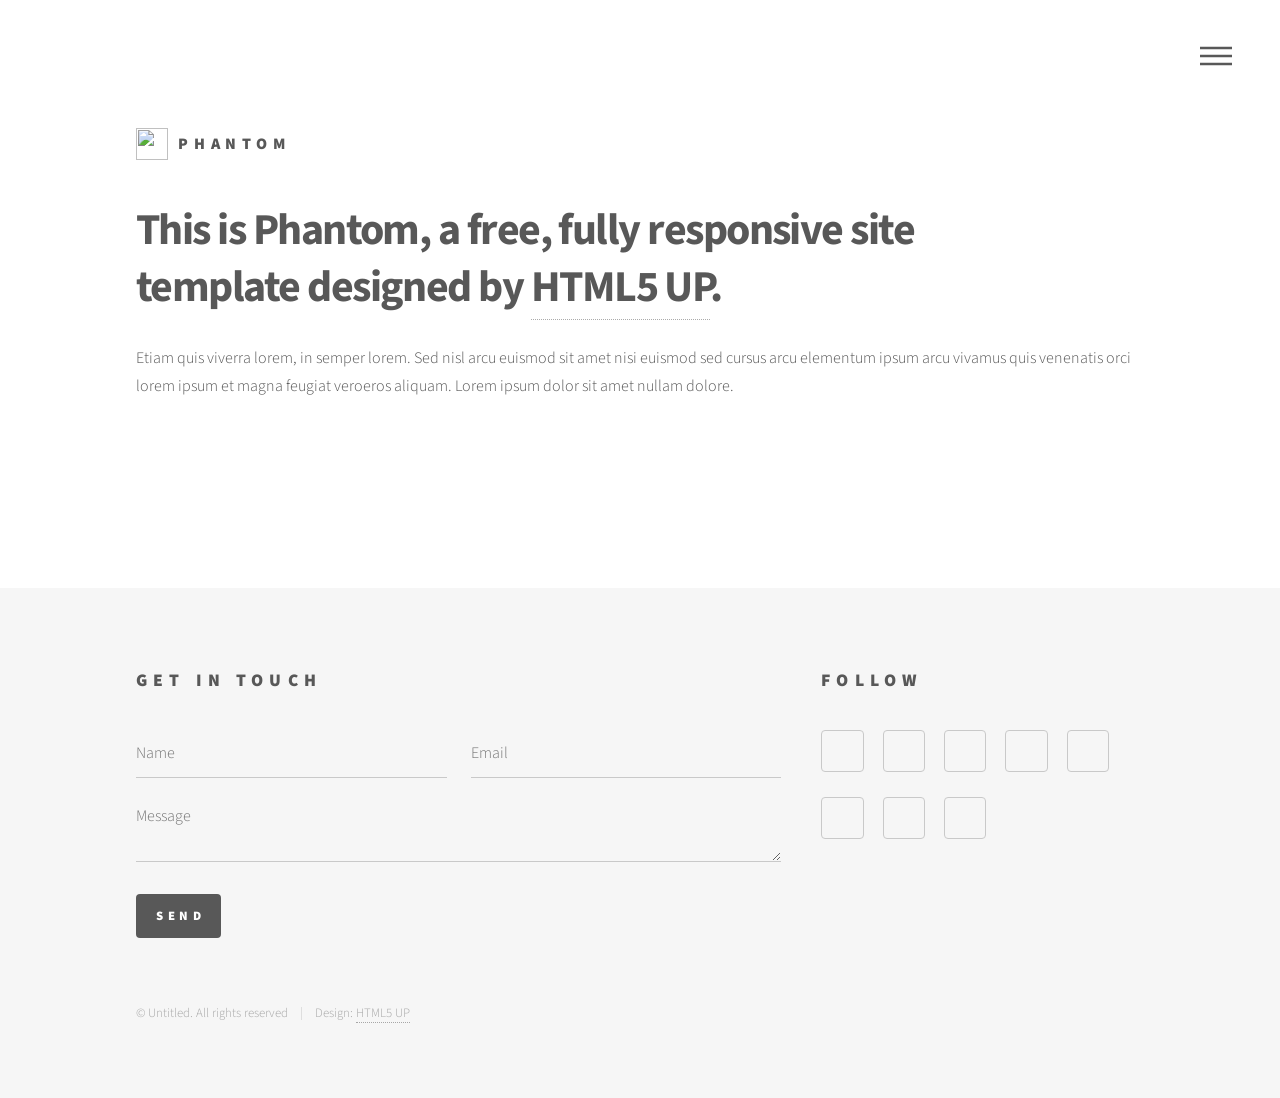
==== frontend/index.html @ 7927cb99 "Add html and css" ====
<!DOCTYPE HTML>
<!--
	Phantom by HTML5 UP
	html5up.net | @ajlkn
	Free for personal and commercial use under the CCA 3.0 license (html5up.net/license)
-->
<html>
	<head>
		<title>Phantom by HTML5 UP</title>
		<meta charset="utf-8" />
		<meta name="viewport" content="width=device-width, initial-scale=1, user-scalable=no" />
		<link rel="stylesheet" href="style.css" />
		<noscript><link rel="stylesheet" href="assets/css/noscript.css" /></noscript>
	</head>
	<body class="is-preload">
		<!-- Wrapper -->
			<div id="wrapper">

				<!-- Header -->
					<header id="header">
						<div class="inner">

							<!-- Logo -->
								<a href="index.html" class="logo">
									<span class="symbol"><img src="images/logo.svg" alt="" /></span><span class="title">Phantom</span>
								</a>

							<!-- Nav -->
								<nav>
									<ul>
										<li><a href="#menu">Menu</a></li>
									</ul>
								</nav>

						</div>
					</header>

				<!-- Menu -->
					<nav id="menu">
						<h2>Menu</h2>
						<ul>
							<li><a href="index.html">Home</a></li>
							<li><a href="generic.html">Ipsum veroeros</a></li>
							<li><a href="generic.html">Tempus etiam</a></li>
							<li><a href="generic.html">Consequat dolor</a></li>
							<li><a href="elements.html">Elements</a></li>
						</ul>
					</nav>

				<!-- Main -->
					<div id="main">
						<div class="inner">
							<header>
								<h1>This is Phantom, a free, fully responsive site<br />
								template designed by <a href="http://html5up.net">HTML5 UP</a>.</h1>
								<p>Etiam quis viverra lorem, in semper lorem. Sed nisl arcu euismod sit amet nisi euismod sed cursus arcu elementum ipsum arcu vivamus quis venenatis orci lorem ipsum et magna feugiat veroeros aliquam. Lorem ipsum dolor sit amet nullam dolore.</p>
							</header>
							<section class="tiles">
								<article class="style1">
									<span class="image">
										<img src="images/pic01.jpg" alt="" />
									</span>
									<a href="generic.html">
										<h2>Magna</h2>
										<div class="content">
											<p>Sed nisl arcu euismod sit amet nisi lorem etiam dolor veroeros et feugiat.</p>
										</div>
									</a>
								</article>
								<article class="style2">
									<span class="image">
										<img src="images/pic02.jpg" alt="" />
									</span>
									<a href="generic.html">
										<h2>Lorem</h2>
										<div class="content">
											<p>Sed nisl arcu euismod sit amet nisi lorem etiam dolor veroeros et feugiat.</p>
										</div>
									</a>
								</article>
								<article class="style3">
									<span class="image">
										<img src="images/pic03.jpg" alt="" />
									</span>
									<a href="generic.html">
										<h2>Feugiat</h2>
										<div class="content">
											<p>Sed nisl arcu euismod sit amet nisi lorem etiam dolor veroeros et feugiat.</p>
										</div>
									</a>
								</article>
								<article class="style4">
									<span class="image">
										<img src="images/pic04.jpg" alt="" />
									</span>
									<a href="generic.html">
										<h2>Tempus</h2>
										<div class="content">
											<p>Sed nisl arcu euismod sit amet nisi lorem etiam dolor veroeros et feugiat.</p>
										</div>
									</a>
								</article>
								<article class="style5">
									<span class="image">
										<img src="images/pic05.jpg" alt="" />
									</span>
									<a href="generic.html">
										<h2>Aliquam</h2>
										<div class="content">
											<p>Sed nisl arcu euismod sit amet nisi lorem etiam dolor veroeros et feugiat.</p>
										</div>
									</a>
								</article>
								<article class="style6">
									<span class="image">
										<img src="images/pic06.jpg" alt="" />
									</span>
									<a href="generic.html">
										<h2>Veroeros</h2>
										<div class="content">
											<p>Sed nisl arcu euismod sit amet nisi lorem etiam dolor veroeros et feugiat.</p>
										</div>
									</a>
								</article>
								<article class="style2">
									<span class="image">
										<img src="images/pic07.jpg" alt="" />
									</span>
									<a href="generic.html">
										<h2>Ipsum</h2>
										<div class="content">
											<p>Sed nisl arcu euismod sit amet nisi lorem etiam dolor veroeros et feugiat.</p>
										</div>
									</a>
								</article>
								<article class="style3">
									<span class="image">
										<img src="images/pic08.jpg" alt="" />
									</span>
									<a href="generic.html">
										<h2>Dolor</h2>
										<div class="content">
											<p>Sed nisl arcu euismod sit amet nisi lorem etiam dolor veroeros et feugiat.</p>
										</div>
									</a>
								</article>
								<article class="style1">
									<span class="image">
										<img src="images/pic09.jpg" alt="" />
									</span>
									<a href="generic.html">
										<h2>Nullam</h2>
										<div class="content">
											<p>Sed nisl arcu euismod sit amet nisi lorem etiam dolor veroeros et feugiat.</p>
										</div>
									</a>
								</article>
								<article class="style5">
									<span class="image">
										<img src="images/pic10.jpg" alt="" />
									</span>
									<a href="generic.html">
										<h2>Ultricies</h2>
										<div class="content">
											<p>Sed nisl arcu euismod sit amet nisi lorem etiam dolor veroeros et feugiat.</p>
										</div>
									</a>
								</article>
								<article class="style6">
									<span class="image">
										<img src="images/pic11.jpg" alt="" />
									</span>
									<a href="generic.html">
										<h2>Dictum</h2>
										<div class="content">
											<p>Sed nisl arcu euismod sit amet nisi lorem etiam dolor veroeros et feugiat.</p>
										</div>
									</a>
								</article>
								<article class="style4">
									<span class="image">
										<img src="images/pic12.jpg" alt="" />
									</span>
									<a href="generic.html">
										<h2>Pretium</h2>
										<div class="content">
											<p>Sed nisl arcu euismod sit amet nisi lorem etiam dolor veroeros et feugiat.</p>
										</div>
									</a>
								</article>
							</section>
						</div>
					</div>

				<!-- Footer -->
					<footer id="footer">
						<div class="inner">
							<section>
								<h2>Get in touch</h2>
								<form method="post" action="#">
									<div class="fields">
										<div class="field half">
											<input type="text" name="name" id="name" placeholder="Name" />
										</div>
										<div class="field half">
											<input type="email" name="email" id="email" placeholder="Email" />
										</div>
										<div class="field">
											<textarea name="message" id="message" placeholder="Message"></textarea>
										</div>
									</div>
									<ul class="actions">
										<li><input type="submit" value="Send" class="primary" /></li>
									</ul>
								</form>
							</section>
							<section>
								<h2>Follow</h2>
								<ul class="icons">
									<li><a href="#" class="icon brands style2 fa-twitter"><span class="label">Twitter</span></a></li>
									<li><a href="#" class="icon brands style2 fa-facebook-f"><span class="label">Facebook</span></a></li>
									<li><a href="#" class="icon brands style2 fa-instagram"><span class="label">Instagram</span></a></li>
									<li><a href="#" class="icon brands style2 fa-dribbble"><span class="label">Dribbble</span></a></li>
									<li><a href="#" class="icon brands style2 fa-github"><span class="label">GitHub</span></a></li>
									<li><a href="#" class="icon brands style2 fa-500px"><span class="label">500px</span></a></li>
									<li><a href="#" class="icon solid style2 fa-phone"><span class="label">Phone</span></a></li>
									<li><a href="#" class="icon solid style2 fa-envelope"><span class="label">Email</span></a></li>
								</ul>
							</section>
							<ul class="copyright">
								<li>&copy; Untitled. All rights reserved</li><li>Design: <a href="http://html5up.net">HTML5 UP</a></li>
							</ul>
						</div>
					</footer>

			</div>

		<!-- Scripts -->
			<script src="assets/js/jquery.min.js"></script>
			<script src="assets/js/browser.min.js"></script>
			<script src="assets/js/breakpoints.min.js"></script>
			<script src="assets/js/util.js"></script>
			<script src="assets/js/main.js"></script>

	</body>
</html>
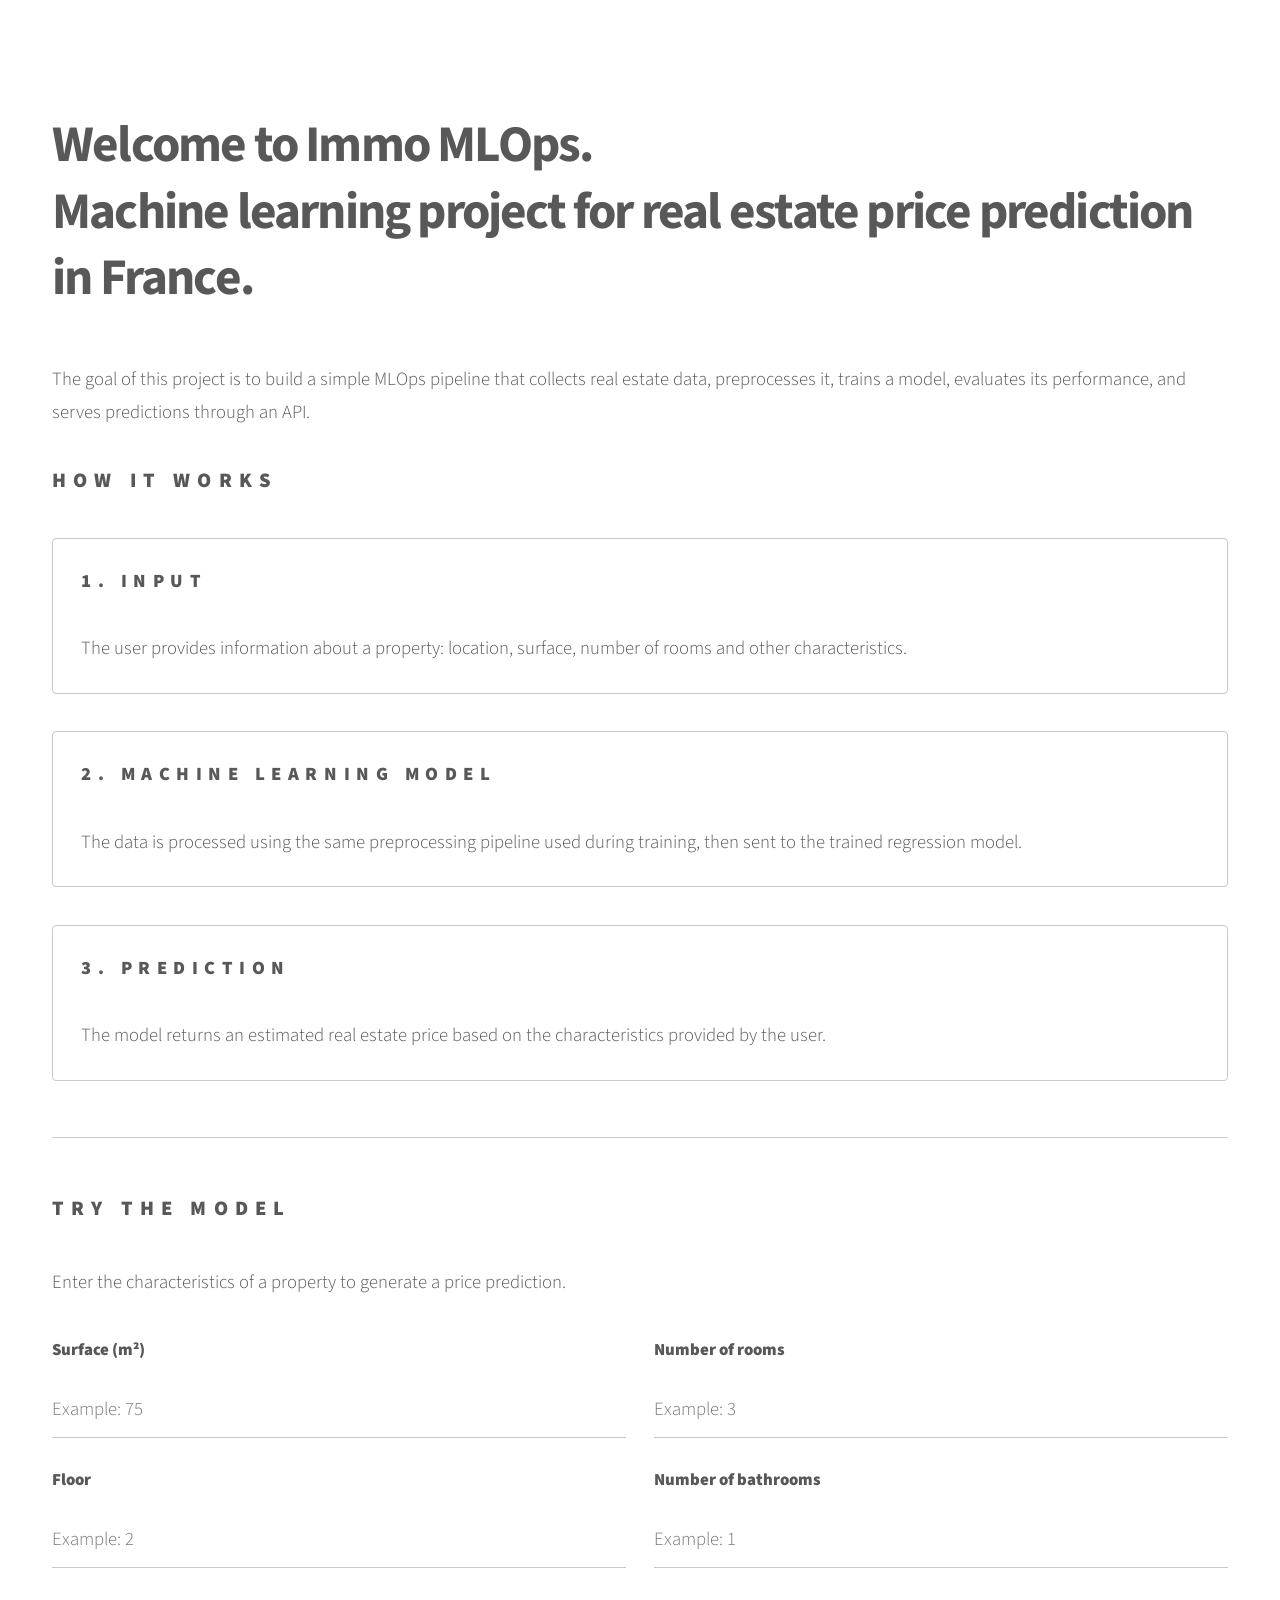
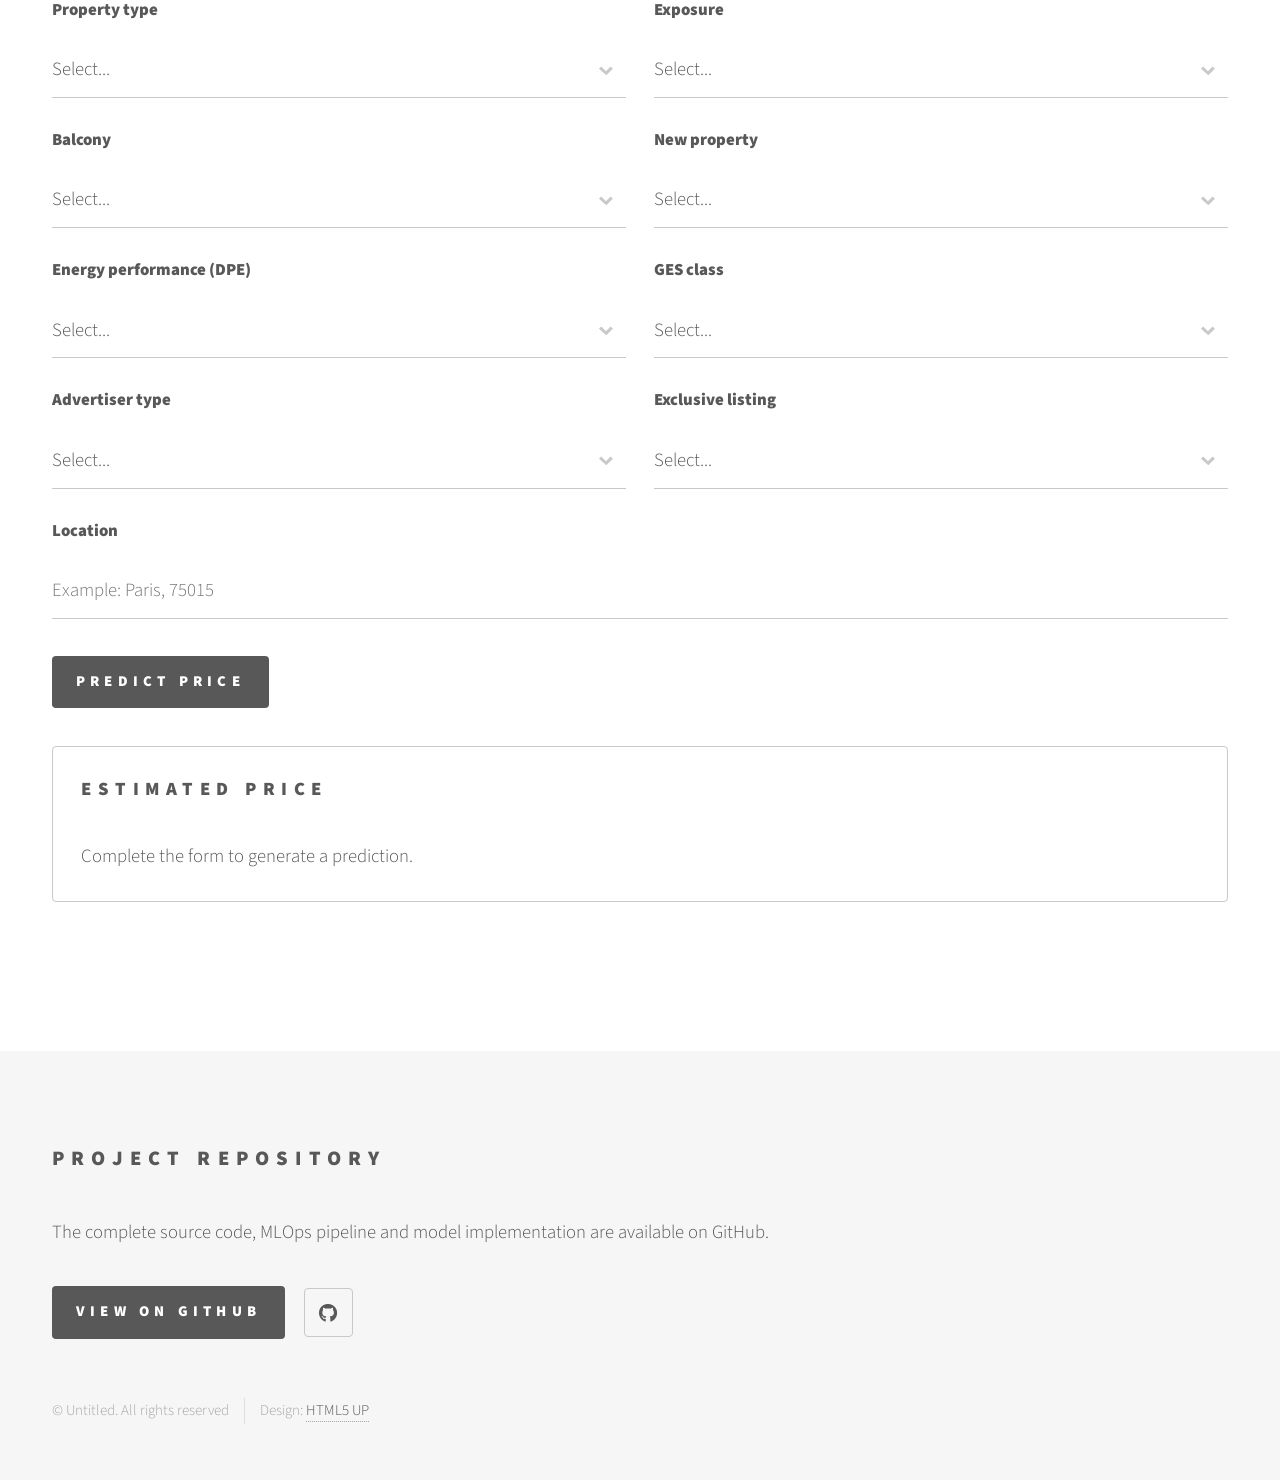
==== commit 388127e1: "Add V1 frontend" ====
--- a/frontend/index.html
+++ b/frontend/index.html
@@ -21,17 +21,18 @@
 						<div class="inner">
 
 							<!-- Logo -->
-								<a href="index.html" class="logo">
+							<!--	<a href="index.html" class="logo">
 									<span class="symbol"><img src="images/logo.svg" alt="" /></span><span class="title">Phantom</span>
 								</a>
-
+							-->
 							<!-- Nav -->
+							 <!--
 								<nav>
 									<ul>
 										<li><a href="#menu">Menu</a></li>
 									</ul>
 								</nav>
-
+							-->
 						</div>
 					</header>
 
@@ -51,182 +52,280 @@
 					<div id="main">
 						<div class="inner">
 							<header>
-								<h1>This is Phantom, a free, fully responsive site<br />
-								template designed by <a href="http://html5up.net">HTML5 UP</a>.</h1>
-								<p>Etiam quis viverra lorem, in semper lorem. Sed nisl arcu euismod sit amet nisi euismod sed cursus arcu elementum ipsum arcu vivamus quis venenatis orci lorem ipsum et magna feugiat veroeros aliquam. Lorem ipsum dolor sit amet nullam dolore.</p>
+								<h1>Welcome to Immo MLOps.<br />
+								Machine learning project for real estate price prediction in France.</h1>
+								<p>The goal of this project is to build a simple MLOps pipeline that collects real estate data, preprocesses it, trains a model, evaluates its performance, and serves predictions through an API.</p>
 							</header>
-							<section class="tiles">
-								<article class="style1">
-									<span class="image">
-										<img src="images/pic01.jpg" alt="" />
-									</span>
-									<a href="generic.html">
-										<h2>Magna</h2>
-										<div class="content">
-											<p>Sed nisl arcu euismod sit amet nisi lorem etiam dolor veroeros et feugiat.</p>
-										</div>
-									</a>
-								</article>
-								<article class="style2">
-									<span class="image">
-										<img src="images/pic02.jpg" alt="" />
-									</span>
-									<a href="generic.html">
-										<h2>Lorem</h2>
-										<div class="content">
-											<p>Sed nisl arcu euismod sit amet nisi lorem etiam dolor veroeros et feugiat.</p>
-										</div>
-									</a>
-								</article>
-								<article class="style3">
-									<span class="image">
-										<img src="images/pic03.jpg" alt="" />
-									</span>
-									<a href="generic.html">
-										<h2>Feugiat</h2>
-										<div class="content">
-											<p>Sed nisl arcu euismod sit amet nisi lorem etiam dolor veroeros et feugiat.</p>
-										</div>
-									</a>
-								</article>
-								<article class="style4">
-									<span class="image">
-										<img src="images/pic04.jpg" alt="" />
-									</span>
-									<a href="generic.html">
-										<h2>Tempus</h2>
-										<div class="content">
-											<p>Sed nisl arcu euismod sit amet nisi lorem etiam dolor veroeros et feugiat.</p>
-										</div>
-									</a>
-								</article>
-								<article class="style5">
-									<span class="image">
-										<img src="images/pic05.jpg" alt="" />
-									</span>
-									<a href="generic.html">
-										<h2>Aliquam</h2>
-										<div class="content">
-											<p>Sed nisl arcu euismod sit amet nisi lorem etiam dolor veroeros et feugiat.</p>
-										</div>
-									</a>
-								</article>
-								<article class="style6">
-									<span class="image">
-										<img src="images/pic06.jpg" alt="" />
-									</span>
-									<a href="generic.html">
-										<h2>Veroeros</h2>
-										<div class="content">
-											<p>Sed nisl arcu euismod sit amet nisi lorem etiam dolor veroeros et feugiat.</p>
-										</div>
-									</a>
-								</article>
-								<article class="style2">
-									<span class="image">
-										<img src="images/pic07.jpg" alt="" />
-									</span>
-									<a href="generic.html">
-										<h2>Ipsum</h2>
-										<div class="content">
-											<p>Sed nisl arcu euismod sit amet nisi lorem etiam dolor veroeros et feugiat.</p>
-										</div>
-									</a>
-								</article>
-								<article class="style3">
-									<span class="image">
-										<img src="images/pic08.jpg" alt="" />
-									</span>
-									<a href="generic.html">
-										<h2>Dolor</h2>
-										<div class="content">
-											<p>Sed nisl arcu euismod sit amet nisi lorem etiam dolor veroeros et feugiat.</p>
-										</div>
-									</a>
-								</article>
-								<article class="style1">
-									<span class="image">
-										<img src="images/pic09.jpg" alt="" />
-									</span>
-									<a href="generic.html">
-										<h2>Nullam</h2>
-										<div class="content">
-											<p>Sed nisl arcu euismod sit amet nisi lorem etiam dolor veroeros et feugiat.</p>
-										</div>
-									</a>
-								</article>
-								<article class="style5">
-									<span class="image">
-										<img src="images/pic10.jpg" alt="" />
-									</span>
-									<a href="generic.html">
-										<h2>Ultricies</h2>
-										<div class="content">
-											<p>Sed nisl arcu euismod sit amet nisi lorem etiam dolor veroeros et feugiat.</p>
-										</div>
-									</a>
-								</article>
-								<article class="style6">
-									<span class="image">
-										<img src="images/pic11.jpg" alt="" />
-									</span>
-									<a href="generic.html">
-										<h2>Dictum</h2>
-										<div class="content">
-											<p>Sed nisl arcu euismod sit amet nisi lorem etiam dolor veroeros et feugiat.</p>
-										</div>
-									</a>
-								</article>
-								<article class="style4">
-									<span class="image">
-										<img src="images/pic12.jpg" alt="" />
-									</span>
-									<a href="generic.html">
-										<h2>Pretium</h2>
-										<div class="content">
-											<p>Sed nisl arcu euismod sit amet nisi lorem etiam dolor veroeros et feugiat.</p>
-										</div>
-									</a>
-								</article>
+
+														<!-- Présentation du fonctionnement -->
+							<section id="how-it-works">
+							    <h2>How it works</h2>
+							
+							    <div class="box">
+							        <h3>1. Input</h3>
+							        <p>
+							            The user provides information about a property:
+							            location, surface, number of rooms and other characteristics.
+							        </p>
+							    </div>
+							
+							    <div class="box">
+							        <h3>2. Machine Learning model</h3>
+							        <p>
+							            The data is processed using the same preprocessing pipeline
+							            used during training, then sent to the trained regression model.
+							        </p>
+							    </div>
+							
+							    <div class="box">
+							        <h3>3. Prediction</h3>
+							        <p>
+							            The model returns an estimated real estate price based on
+							            the characteristics provided by the user.
+							        </p>
+							    </div>
 							</section>
+							
+							<hr class="major" />
+							
+
+						<section id="prediction">
+						    <h2>Try the model</h2>
+						
+						    <p>
+						        Enter the characteristics of a property to generate a price prediction.
+						    </p>
+						
+						    <form id="prediction-form">
+							
+						        <div class="fields">
+								
+						            <!-- Property characteristics -->
+								
+						            <div class="field half">
+						                <label for="surface">Surface (m²)</label>
+						                <input
+						                    type="number"
+						                    name="surface"
+						                    id="surface"
+						                    placeholder="Example: 75"
+						                    min="1"
+						                    required
+						                />
+						            </div>
+								
+						            <div class="field half">
+						                <label for="nb_pieces">Number of rooms</label>
+						                <input
+						                    type="number"
+						                    name="nb_pieces"
+						                    id="nb_pieces"
+						                    placeholder="Example: 3"
+						                    min="1"
+						                    required
+						                />
+						            </div>
+								
+						            <div class="field half">
+						                <label for="etage">Floor</label>
+						                <input
+						                    type="number"
+						                    name="etage"
+						                    id="etage"
+						                    placeholder="Example: 2"
+						                />
+						            </div>
+								
+						            <div class="field half">
+						                <label for="bain">Number of bathrooms</label>
+						                <input
+						                    type="number"
+						                    name="bain"
+						                    id="bain"
+						                    placeholder="Example: 1"
+						                    min="0"
+						                />
+						            </div>
+								
+						            <div class="field half">
+						                <label for="typedebien">Property type</label>
+									
+						                <select name="typedebien" id="typedebien" required>
+						                    <option value="">Select...</option>
+						                    <option value="Appartement">Apartment</option>
+						                    <option value="Maison">House</option>
+						                </select>
+						            </div>
+								
+						            <div class="field half">
+						                <label for="exposition">Exposure</label>
+									
+						                <select name="exposition" id="exposition">
+						                    <option value="">Select...</option>
+						                    <option value="Nord">North</option>
+						                    <option value="Sud">South</option>
+						                    <option value="Est">East</option>
+						                    <option value="Ouest">West</option>
+						                </select>
+						            </div>
+								
+						            <!-- Equipment and energy -->
+								
+						            <div class="field half">
+						                <label for="balcon">Balcony</label>
+									
+						                <select name="balcon" id="balcon">
+						                    <option value="">Select...</option>
+						                    <option value="1">Yes</option>
+						                    <option value="0">No</option>
+						                </select>
+						            </div>
+								
+						            <div class="field half">
+						                <label for="logement_neuf">New property</label>
+									
+						                <select name="logement_neuf" id="logement_neuf">
+						                    <option value="">Select...</option>
+						                    <option value="1">Yes</option>
+						                    <option value="0">No</option>
+						                </select>
+						            </div>
+								
+						            <div class="field half">
+						                <label for="dpeL">Energy performance (DPE)</label>
+									
+						                <select name="dpeL" id="dpeL">
+						                    <option value="">Select...</option>
+						                    <option value="A">A</option>
+						                    <option value="B">B</option>
+						                    <option value="C">C</option>
+						                    <option value="D">D</option>
+						                    <option value="E">E</option>
+						                    <option value="F">F</option>
+						                    <option value="G">G</option>
+						                </select>
+						            </div>
+								
+						            <div class="field half">
+						                <label for="ges_class">GES class</label>
+									
+						                <select name="ges_class" id="ges_class">
+						                    <option value="">Select...</option>
+						                    <option value="A">A</option>
+						                    <option value="B">B</option>
+						                    <option value="C">C</option>
+						                    <option value="D">D</option>
+						                    <option value="E">E</option>
+						                    <option value="F">F</option>
+						                    <option value="G">G</option>
+						                </select>
+						            </div>
+								
+						            <!-- Listing information -->
+								
+						            <div class="field half">
+						                <label for="type_annonceur">Advertiser type</label>
+									
+						                <select name="type_annonceur" id="type_annonceur">
+						                    <option value="">Select...</option>
+						                    <option value="Professionnel">Professional</option>
+						                    <option value="Particulier">Private individual</option>
+						                </select>
+						            </div>
+								
+						            <div class="field half">
+						                <label for="annonce_exclusive">Exclusive listing</label>
+									
+						                <select name="annonce_exclusive" id="annonce_exclusive">
+						                    <option value="">Select...</option>
+						                    <option value="1">Yes</option>
+						                    <option value="0">No</option>
+						                </select>
+						            </div>
+								
+						            <!-- Location -->
+								
+						            <div class="field">
+						                <label for="location">Location</label>
+						                <input
+						                    type="text"
+						                    name="location"
+						                    id="location"
+						                    placeholder="Example: Paris, 75015"
+						                    required
+						                />
+						            </div>
+								
+						        </div>
+							
+						        <ul class="actions">
+						            <li>
+						                <button type="submit" class="primary">
+						                    Predict price
+						                </button>
+						            </li>
+						        </ul>
+							
+						    </form>
+						
+						    <div id="prediction-result" class="box">
+						        <h3>Estimated price</h3>
+							
+						        <p id="predicted-price">
+						            Complete the form to generate a prediction.
+						        </p>
+						    </div>
+						
+						</section>
+						
+							
+
 						</div>
 					</div>
 
 				<!-- Footer -->
 					<footer id="footer">
 						<div class="inner">
+							
 							<section>
-								<h2>Get in touch</h2>
-								<form method="post" action="#">
-									<div class="fields">
-										<div class="field half">
-											<input type="text" name="name" id="name" placeholder="Name" />
-										</div>
-										<div class="field half">
-											<input type="email" name="email" id="email" placeholder="Email" />
-										</div>
-										<div class="field">
-											<textarea name="message" id="message" placeholder="Message"></textarea>
-										</div>
-									</div>
-									<ul class="actions">
-										<li><input type="submit" value="Send" class="primary" /></li>
-									</ul>
-								</form>
+					    		<h2>Project repository</h2>
+					
+					    			<p>
+					        			The complete source code, MLOps pipeline and model implementation
+					        			are available on GitHub.
+					    			</p>
+					
+					    				<ul class="actions">
+										    <li>
+										        <a
+										            href="https://github.com/EstebanHuriot/Immo_MLOps"
+										            class="button primary"
+										            target="_blank"
+										            rel="noopener noreferrer"
+										        >
+										            View on GitHub
+										        </a>
+										    </li>
+										
+										    <li>
+										        <a
+										            href="https://github.com/EstebanHuriot/Immo_MLOps"
+										            class="icon brands style2 fa-github"
+										            target="_blank"
+										            rel="noopener noreferrer"
+										        >
+										            <span class="label">GitHub</span>
+										        </a>
+										    </li>
+										</ul>
+
 							</section>
-							<section>
-								<h2>Follow</h2>
-								<ul class="icons">
-									<li><a href="#" class="icon brands style2 fa-twitter"><span class="label">Twitter</span></a></li>
-									<li><a href="#" class="icon brands style2 fa-facebook-f"><span class="label">Facebook</span></a></li>
-									<li><a href="#" class="icon brands style2 fa-instagram"><span class="label">Instagram</span></a></li>
-									<li><a href="#" class="icon brands style2 fa-dribbble"><span class="label">Dribbble</span></a></li>
-									<li><a href="#" class="icon brands style2 fa-github"><span class="label">GitHub</span></a></li>
-									<li><a href="#" class="icon brands style2 fa-500px"><span class="label">500px</span></a></li>
-									<li><a href="#" class="icon solid style2 fa-phone"><span class="label">Phone</span></a></li>
-									<li><a href="#" class="icon solid style2 fa-envelope"><span class="label">Email</span></a></li>
-								</ul>
-							</section>
+
+
+
+
+
+
 							<ul class="copyright">
 								<li>&copy; Untitled. All rights reserved</li><li>Design: <a href="http://html5up.net">HTML5 UP</a></li>
 							</ul>
--- a/frontend/style.css
+++ b/frontend/style.css
@@ -0,0 +1,350 @@
+@import url("https://fonts.googleapis.com/css?family=Source+Sans+Pro:300,700,900");
+
+/*
+    Adapted from Phantom by HTML5 UP
+    html5up.net | @ajlkn
+    Free for personal and commercial use under the CCA 3.0 license
+*/
+
+/* GitHub icon only */
+@font-face {
+    font-family: "Font Awesome 5 Brands";
+    font-style: normal;
+    font-weight: 400;
+    font-display: block;
+    src: url("webfonts/fa-brands-400.woff2") format("woff2");
+}
+
+/* Base */
+*,
+*::before,
+*::after {
+    box-sizing: border-box;
+}
+
+html,
+body {
+    margin: 0;
+    padding: 0;
+}
+
+body,
+input,
+select,
+button {
+    color: #585858;
+    font-family: "Source Sans Pro", Helvetica, sans-serif;
+    font-size: 14pt;
+    font-weight: 300;
+    line-height: 1.75;
+}
+
+body {
+    background: #fff;
+}
+
+a {
+    color: #585858;
+    text-decoration: none;
+    border-bottom: dotted 1px rgba(88, 88, 88, 0.5);
+    transition: color 0.2s ease, border-color 0.2s ease;
+}
+
+a:hover {
+    color: #f2849e;
+    border-bottom-color: transparent;
+}
+
+p {
+    margin: 0 0 2em;
+}
+
+h1 {
+    margin: 0 0 1em;
+    font-size: 2.75em;
+    font-weight: 700;
+    line-height: 1.3;
+    letter-spacing: -0.035em;
+}
+
+h2,
+h3 {
+    margin: 0 0 2em;
+    font-weight: 900;
+    line-height: 1.5;
+    text-transform: uppercase;
+    letter-spacing: 0.35em;
+}
+
+h2 {
+    font-size: 1.1em;
+}
+
+h3 {
+    font-size: 1em;
+}
+
+hr {
+    margin: 3em 0;
+    border: 0;
+    border-bottom: solid 1px #c9c9c9;
+}
+
+/* The header/menu are unused in the current HTML */
+#header,
+#menu {
+    display: none;
+}
+
+/* Layout */
+#wrapper > * > .inner {
+    width: 100%;
+    max-width: 68em;
+    margin: 0 auto;
+    padding: 0 2.5em;
+}
+
+#main {
+    padding: 6em 0;
+}
+
+/* Boxes */
+.box {
+    margin-bottom: 2em;
+    padding: 1.5em;
+    border: solid 1px #c9c9c9;
+    border-radius: 4px;
+}
+
+.box > :last-child {
+    margin-bottom: 0;
+}
+
+/* Form */
+form {
+    margin: 0 0 2em;
+    overflow-x: hidden;
+}
+
+.fields {
+    display: flex;
+    flex-wrap: wrap;
+    width: calc(100% + 3em);
+    margin: -1.5em 0 2em -1.5em;
+}
+
+.field {
+    width: calc(100% - 1.5em);
+    padding: 1.5em 0 0 1.5em;
+}
+
+.field.half {
+    width: calc(50% - 0.75em);
+}
+
+label {
+    display: block;
+    margin: 0 0 1em;
+    font-size: 0.9em;
+    font-weight: 900;
+}
+
+input[type="text"],
+input[type="number"],
+select {
+    display: block;
+    width: 100%;
+    height: 3em;
+    padding: 0;
+    color: inherit;
+    background: transparent;
+    border: 0;
+    border-bottom: solid 1px #c9c9c9;
+    border-radius: 0;
+    outline: 0;
+    appearance: none;
+}
+
+input[type="text"]:focus,
+input[type="number"]:focus,
+select:focus {
+    border-bottom-color: #f2849e;
+    box-shadow: inset 0 -1px 0 #f2849e;
+}
+
+select {
+    padding-right: 2em;
+    background-image: url("data:image/svg+xml;charset=utf8,%3Csvg xmlns='http://www.w3.org/2000/svg' width='40' height='40' viewBox='0 0 40 40'%3E%3Cpath d='M9.4 12.3 19.8 22.7 30.2 12.3 35.3 17.4 20.7 31.9 4.3 17.3z' fill='%23c9c9c9'/%3E%3C/svg%3E");
+    background-size: 1.1rem;
+    background-repeat: no-repeat;
+    background-position: calc(100% - 0.7rem) center;
+}
+
+select option {
+    background: #fff;
+}
+
+/* Actions / buttons */
+.actions {
+    display: flex;
+    align-items: center;
+    gap: 1em;
+    margin: 0;
+    padding: 0;
+    list-style: none;
+}
+
+.actions li {
+    padding: 0;
+}
+
+button,
+.button {
+    display: inline-block;
+    height: 3.5em;
+    padding: 0 1.6em;
+    color: #585858;
+    background: transparent;
+    border: 0;
+    border-radius: 4px;
+    box-shadow: inset 0 0 0 2px #585858;
+    cursor: pointer;
+    font-size: 0.8em;
+    font-weight: 900;
+    line-height: 3.5em;
+    letter-spacing: 0.35em;
+    text-align: center;
+    text-transform: uppercase;
+    white-space: nowrap;
+    transition: 0.2s ease;
+}
+
+button:hover,
+.button:hover {
+    color: #f2849e;
+    box-shadow: inset 0 0 0 2px #f2849e;
+}
+
+button.primary,
+.button.primary {
+    color: #fff;
+    background: #585858;
+    box-shadow: none;
+}
+
+button.primary:hover,
+.button.primary:hover {
+    color: #fff;
+    background: #f2849e;
+}
+
+/* GitHub icon */
+.icon {
+    position: relative;
+    border-bottom: 0;
+}
+
+.icon.brands::before {
+    font-family: "Font Awesome 5 Brands";
+    font-style: normal;
+    font-weight: 400;
+}
+
+.fa-github::before {
+    content: "\f09b";
+}
+
+.icon.style2 {
+    display: inline-block;
+    width: 2.65em;
+    height: 2.65em;
+    color: inherit;
+    border: solid 1px #c9c9c9;
+    border-radius: 4px;
+    line-height: 2.65em;
+    text-align: center;
+}
+
+.icon.style2:hover {
+    color: #f2849e;
+    border-color: #f2849e;
+}
+
+.icon .label {
+    display: none;
+}
+
+/* Footer */
+#footer {
+    padding: 5em 0 3em;
+    background: #f6f6f6;
+}
+
+#footer .copyright {
+    width: 100%;
+    margin: 4em 0 0;
+    padding: 0;
+    color: rgba(88, 88, 88, 0.5);
+    font-size: 0.8em;
+    list-style: none;
+}
+
+#footer .copyright li {
+    display: inline-block;
+    margin-left: 1em;
+    padding-left: 1em;
+    border-left: solid 1px rgba(88, 88, 88, 0.15);
+}
+
+#footer .copyright li:first-child {
+    margin-left: 0;
+    padding-left: 0;
+    border-left: 0;
+}
+
+/* Responsive */
+@media screen and (max-width: 736px) {
+    body,
+    input,
+    select,
+    button {
+        font-size: 12pt;
+    }
+
+    h1 {
+        font-size: 2em;
+    }
+
+    h1 br {
+        display: none;
+    }
+
+    #wrapper > * > .inner {
+        padding: 0 1.25em;
+    }
+
+    #main {
+        padding: 4em 0;
+    }
+
+    #footer {
+        padding: 3em 0;
+    }
+}
+
+@media screen and (max-width: 480px) {
+    .field.half {
+        width: calc(100% - 1.5em);
+    }
+
+    .actions {
+        flex-wrap: wrap;
+    }
+
+    #footer .copyright li {
+        display: block;
+        margin: 0.75em 0 0;
+        padding: 0;
+        border-left: 0;
+    }
+}
